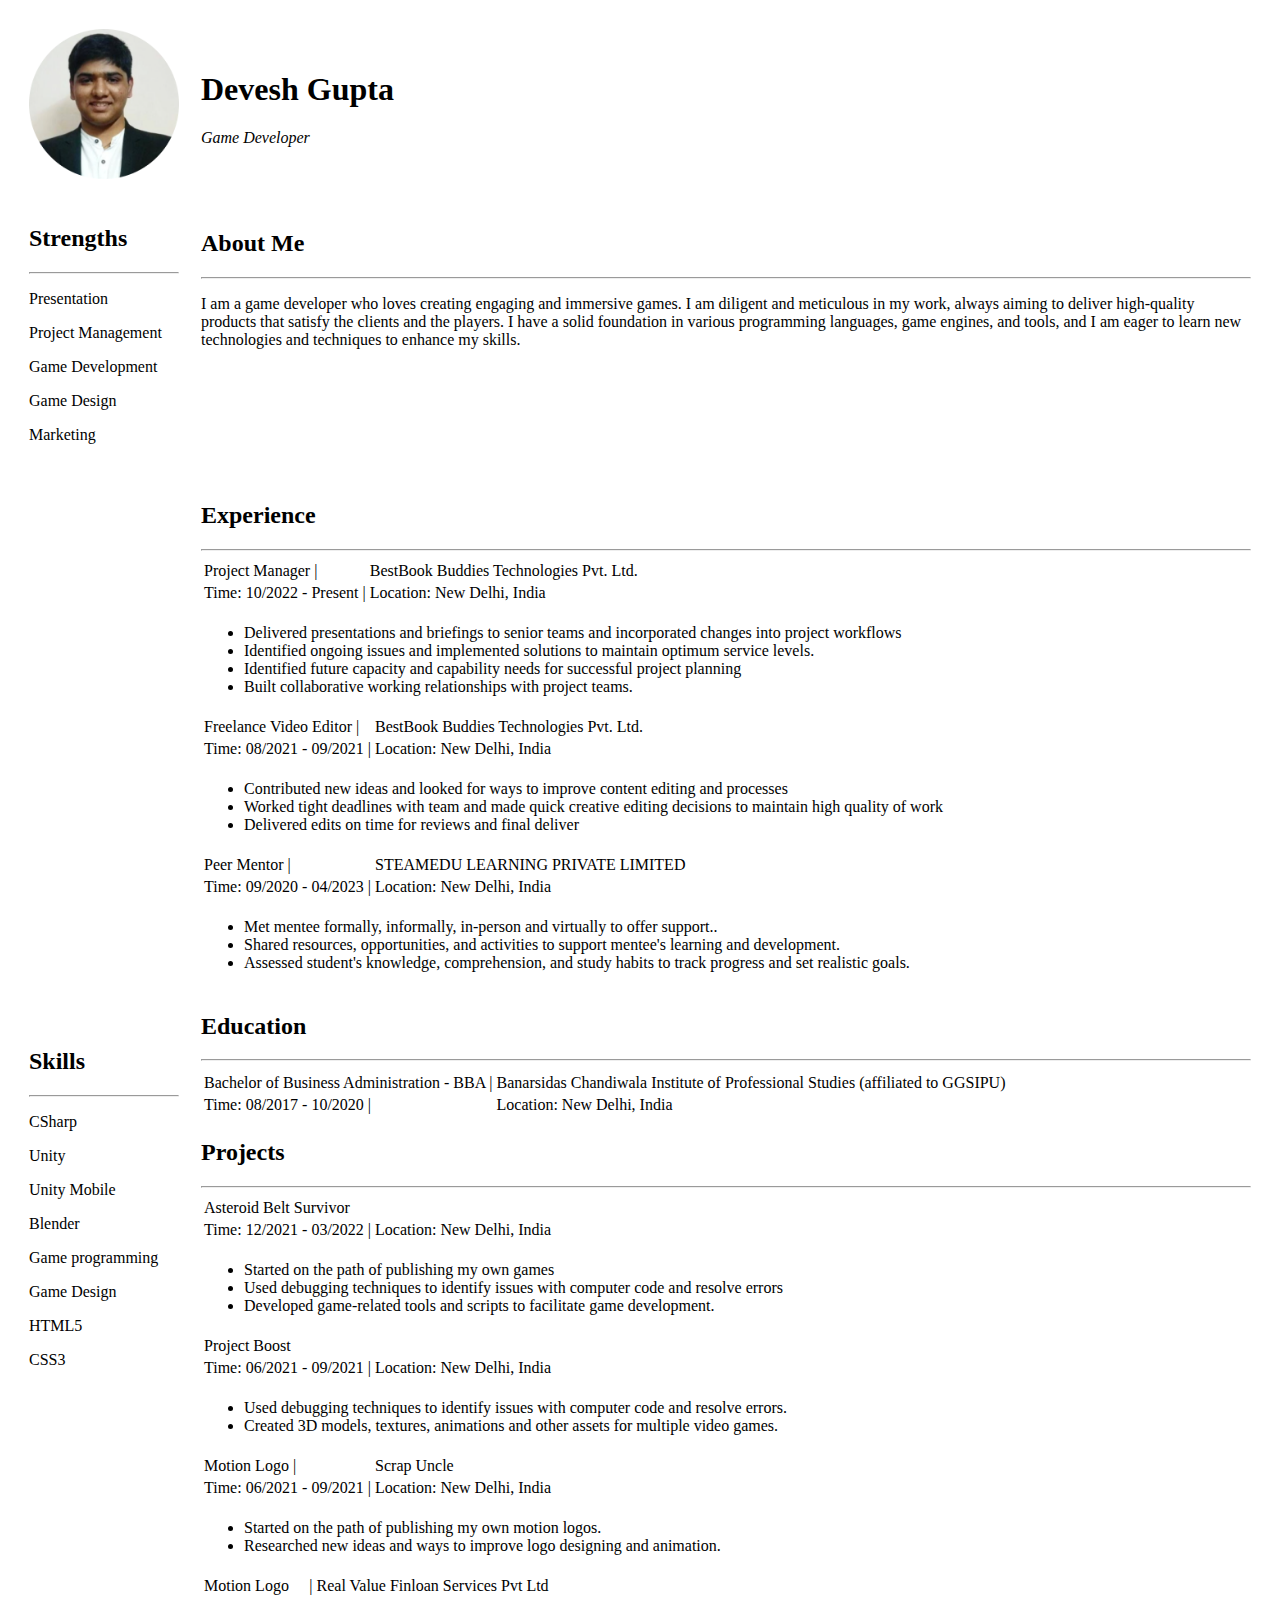
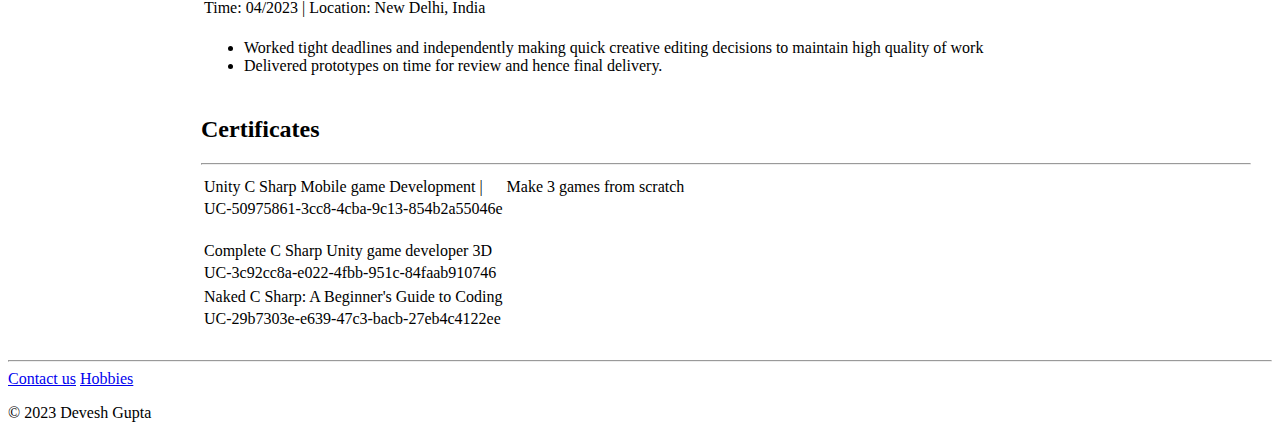
==== index.html @ 677af695 "Site Created and revised most things" ====
<!DOCTYPE html>
<html lang="en">
<head>
    <meta charset="UTF-8">
    <meta name="viewport" content="width=device-width, initial-scale=1.0">
    <title>My Resume</title>
</head>
<body>
    <table cellspacing="20">
        <tr>
            <td>
                <img src="Images/DeveshPic.png" alt="DeveshPic" width ="150" height = "150">
            </td>
            <td>
                <h1>Devesh Gupta</h1>
                <p><em> Game Developer</em></p>
            </td>
        </tr>
        <tr>
            <td>
                <h2>
                    Strengths
                </h2>
                <hr>
                <table>
                    <tr>
                <p>Presentation</p>
                <p>Project Management</p>
                <p>Game Development</p>
                <p>Game Design</p>
                <p>Marketing</p>
                    </tr>
                </table>
            </td>
            <td>
                <h2>
                    About Me
                </h2>
                <hr>
                <table>
                    <tr>
                <p>I am a game developer who loves creating engaging and immersive games. I
am diligent and meticulous in my work, always aiming to deliver high-quality
products that satisfy the clients and the players. I have a solid foundation in
various programming languages, game engines, and tools, and I am eager to
learn new technologies and techniques to enhance my skills.</p>
                <br>
                <br>
                <br>
                <br>
                <br>
                    </tr>
                </table>
        
        <tr>
            <td>
                <h2>
                    Skills
                </h2>
                <hr>
                <table>
                    <tr>
                <p>CSharp</p>
                <p>Unity</p>
                <p>Unity Mobile</p>
                <p>Blender</p>
                <p>Game programming</p>
                <p>Game Design</p>
                <p>HTML5</p>
                <p>CSS3</p>
                    </tr>
                </table>
            </td>

            <td>
                <h2>
                    Experience
                </h2>
                <hr>
                <table>
                <tr>
                    <td>Project Manager | </td>
                    <td>BestBook Buddies Technologies Pvt. Ltd.</td>
                </tr> 
                <tr>
                    <td>Time: 10/2022 - Present |   </td>
                    <td>Location:  New Delhi, India</td>
                </tr>
                </table>
                <table>
                <tr>
                    <td>
                        <ul>
                            <li>
                                Delivered presentations and briefings to senior teams and incorporated changes into
                                project workflows
                            </li>
                            <li>
                                Identified ongoing issues and implemented solutions to maintain optimum service
                                levels.
                            </li>
                            <li>
                                Identified future capacity and capability needs for successful project planning
                            </li>
                            <li>
                                Built collaborative working relationships with project teams.
                            </li>
                        </ul>
                    </td>
                </tr>
                </table>

                <table>
                <tr>
                    <td>Freelance Video Editor | </td>
                    <td>BestBook Buddies Technologies Pvt. Ltd.</td>
                </tr> 
                <tr>
                    <td>Time: 08/2021 - 09/2021 |   </td>
                    <td>Location:  New Delhi, India</td>
                </tr>
                </table>
                <table>
                <tr>
                    <td>
                        <ul>
                            <li>
                                Contributed new ideas and looked for ways to improve content editing and processes
                            </li>
                            <li>
                                Worked tight deadlines with team and made quick creative editing decisions to maintain high quality of work
                            </li>
                            <li>
                                Delivered edits on time for reviews and final deliver
                            </li>
                        </ul>
                    </td>
                </tr>
                </table>

                <table>
                <tr>
                    <td>Peer Mentor | </td>
                    <td>STEAMEDU LEARNING PRIVATE LIMITED</td>
                </tr> 
                <tr>
                    <td>Time: 09/2020 - 04/2023 |   </td>
                    <td>Location:  New Delhi, India</td>
                </tr>
                </table>
                <table>
                <tr>
                    <td>
                        <ul>
                            <li>
                                 Met mentee formally, informally, in-person and virtually to offer support..
                            </li>
                            <li>
                                Shared resources, opportunities, and activities to support mentee's learning and development.
                            </li>
                            <li>
                                Assessed student's knowledge, comprehension, and study habits to track progress
                                and set realistic goals.
                            </li>
                        </ul>
                    </td>
                </tr>
                
                <tr>
                    <table>
                        <tr>
                        <h2>
                            Education
                        </h2>
                        <hr>
                        </tr>    
                    <tr>
                    <td>Bachelor of Business Administration - BBA | </td>
                    <td>Banarsidas Chandiwala Institute of Professional Studies (affiliated to GGSIPU)</td>
                    </tr> 
                    <tr>
                    <td>Time: 08/2017 - 10/2020 |   </td>
                    <td>Location:  New Delhi, India</td>
                    </tr>
                    <tr>
                         <table>
                <tr>
                    <h2>
                        Projects
                    </h2>
                    <hr>
                    <td>Asteroid Belt Survivor </td>
                </tr> 
                <tr>
                    <td>Time: 12/2021 - 03/2022 |   </td>
                    <td>Location:  New Delhi, India</td>
                </tr>
                </table>
                <table>
                <tr>
                    <td>
                        <ul>
                            <li>
                                Started on the path of publishing my own games
                            </li>
                            <li>
                                Used debugging techniques to identify issues with computer code and resolve errors
                            </li>
                            <li>
                                Developed game-related tools and scripts to facilitate game development.
                            </li>
                        </ul>
                    </td>
                </tr>

                <table>
                <tr>
                <td>Project Boost </td>
                </tr> 
                <tr>
                    <td>Time: 06/2021 - 09/2021 |   </td>
                    <td>Location:  New Delhi, India</td>
                </tr>
                </table>
                <table>
                <tr>
                    <td>
                        <ul>
                            <li>
                                Used debugging techniques to identify issues with computer code and resolve errors.
                            </li>
                            <li>
                               Created 3D models, textures, animations and other assets for multiple video games.
                            </li>
                        </ul>
                    </td>
                </tr>
                </table>

                <table>
                <tr>
                <td>Motion Logo | </td>
                <td>Scrap Uncle</td>
                </tr> 
                <tr>
                    <td>Time: 06/2021 - 09/2021 |   </td>
                    <td>Location:  New Delhi, India</td>
                </tr>
                </table>
                <table>
                <tr>
                    <td>
                        <ul>
                            <li>
                                Started on the path of publishing my own motion logos.
                            </li>
                            <li>
                                Researched new ideas and ways to improve logo designing and animation.
                            </li>
                        </ul>
                    </td>
                </tr>
                </table>

                <table>
                <tr>
                <td>Motion Logo </td>
                <td>| Real Value Finloan Services Pvt Ltd</td>
                </tr> 
                <tr>
                    <td>Time: 04/2023 |   </td>
                    <td>Location:  New Delhi, India</td>
                </tr>
                </table>
                <table>
                <tr>
                    <td>
                        <ul>
                            <li>
                                Worked tight deadlines and independently making quick creative editing decisions to
                                maintain high quality of work
                            </li>
                            <li>
                                Delivered prototypes on time for review and hence final delivery.
                            </li>
                        </ul>
                    </td>
                </tr>
                <tr>
                    <table>
                        <tr>
                        <h2>
                            Certificates
                        </h2>
                        <hr>
                        </tr>    
                    <tr>
                    <td>Unity C Sharp Mobile game Development | </td>
                    <td>Make 3 games from scratch </td>
                    </tr> 
                    <tr>
                    <td> UC-50975861-3cc8-4cba-9c13-854b2a55046e</td>
                    </tr>
                    </table>
                    <br>

                    <table>
                    <tr>
                        <td>Complete C Sharp Unity game developer 3D</td>
                    </tr> 
                    <tr>
                        <td> UC-3c92cc8a-e022-4fbb-951c-84faab910746</td>
                    </tr>
                    </table>

                    <table>
                    <tr>
                        <td>Naked C Sharp: A Beginner's Guide to Coding </td>
                    </tr> 
                    <tr>
                        <td> UC-29b7303e-e639-47c3-bacb-27eb4c4122ee</td>
                    </tr>
                    </table>

                </table>

                    </tr>
                    </table>
                </tr>
                </table>
            </td>
        </tr>

    </table>
    <hr>
    <footer>
        <a href="Contact.html">Contact us</a>
        <a href="Hobbies.html">Hobbies</a>
        <p>© 2023 Devesh Gupta</p>
    </footer>
</body>
</html>
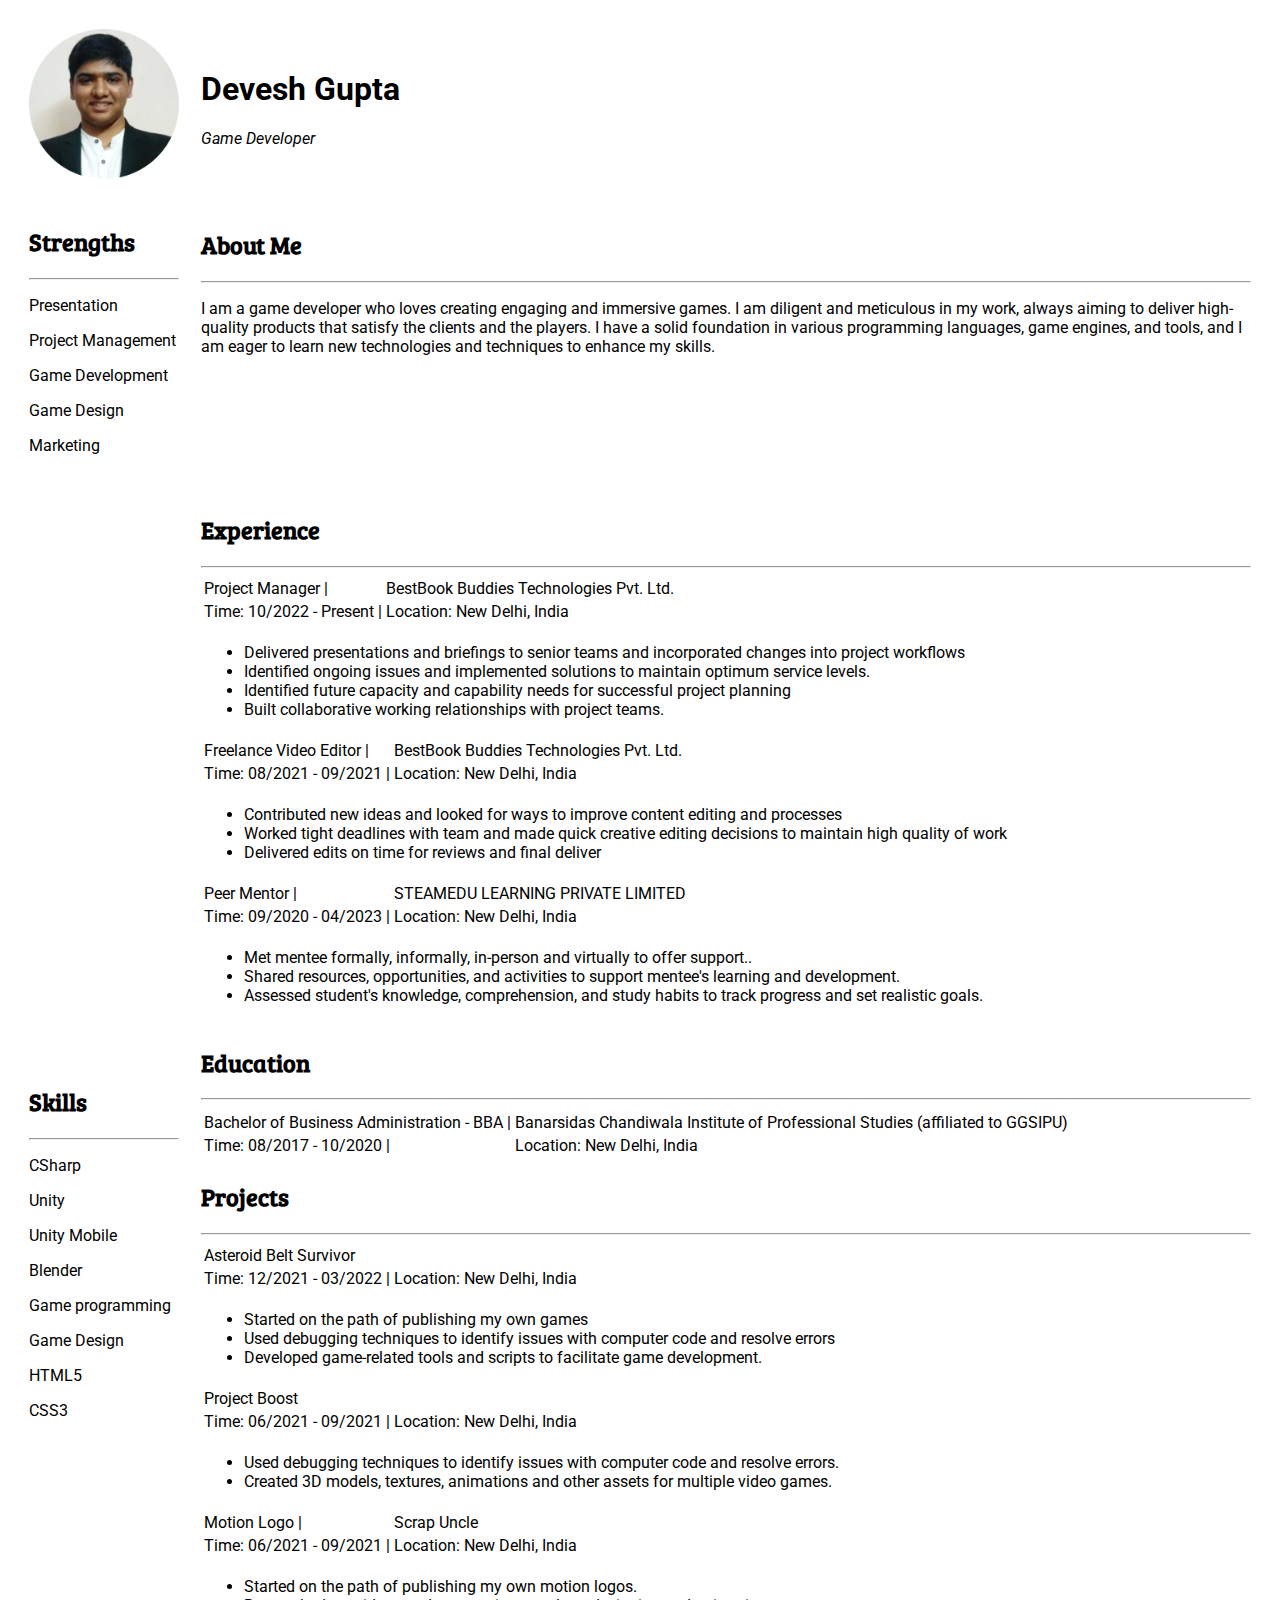
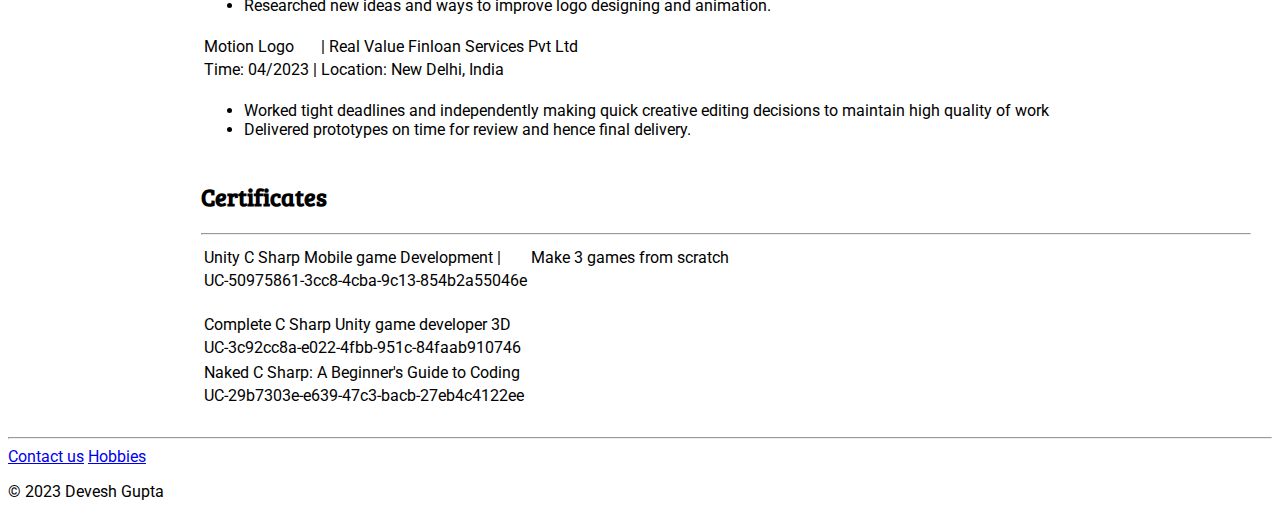
==== commit 470fe5a7: "Adding css" ====
--- a/index.html
+++ b/index.html
@@ -3,6 +3,10 @@
 <head>
     <meta charset="UTF-8">
     <meta name="viewport" content="width=device-width, initial-scale=1.0">
+    <link rel="preconnect" href="https://fonts.googleapis.com">
+    <link rel="preconnect" href="https://fonts.gstatic.com" crossorigin>
+    <link href="https://fonts.googleapis.com/css2?family=Bree+Serif&family=Roboto&display=swap" rel="stylesheet">
+    <link rel="stylesheet" href="./style.css">
     <title>My Resume</title>
 </head>
 <body>
--- a/style.css
+++ b/style.css
@@ -0,0 +1,8 @@
+body{
+    font-family: 'Roboto', sans-serif;
+
+}
+
+h2{
+    font-family: 'Bree Serif', serif;
+}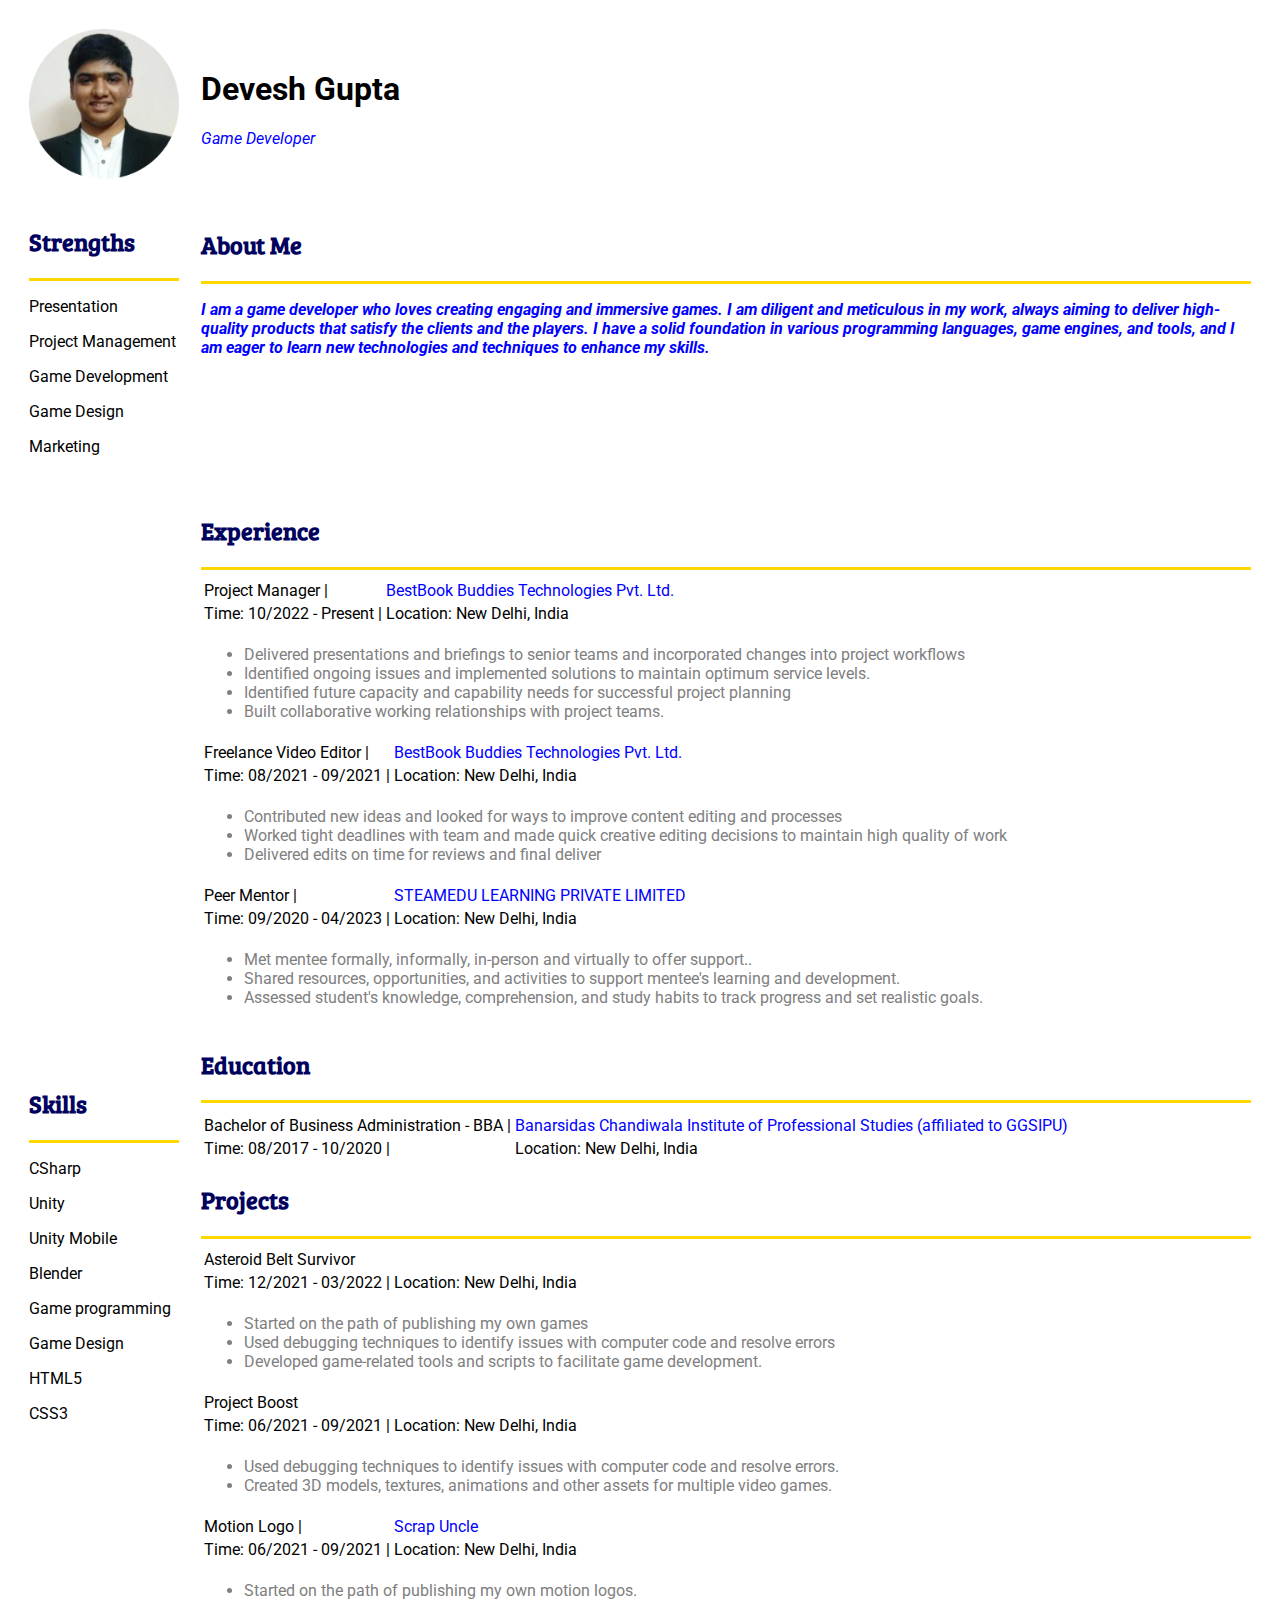
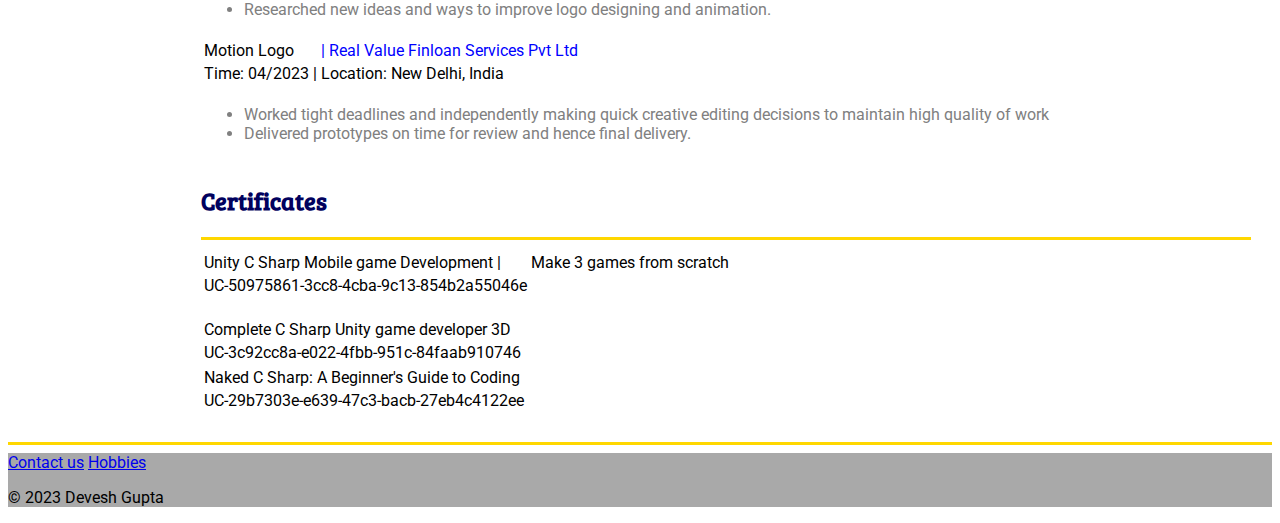
==== commit 79db8d12: "css" ====
--- a/index.html
+++ b/index.html
@@ -17,7 +17,7 @@
             </td>
             <td>
                 <h1>Devesh Gupta</h1>
-                <p><em> Game Developer</em></p>
+                <p class="post"><em> Game Developer</em></p>
             </td>
         </tr>
         <tr>
@@ -43,11 +43,11 @@
                 <hr>
                 <table>
                     <tr>
-                <p>I am a game developer who loves creating engaging and immersive games. I
+                <p class="about"><em><b>I am a game developer who loves creating engaging and immersive games. I
 am diligent and meticulous in my work, always aiming to deliver high-quality
 products that satisfy the clients and the players. I have a solid foundation in
 various programming languages, game engines, and tools, and I am eager to
-learn new technologies and techniques to enhance my skills.</p>
+learn new technologies and techniques to enhance my skills.</b></em></p>
                 <br>
                 <br>
                 <br>
@@ -84,7 +84,7 @@
                 <table>
                 <tr>
                     <td>Project Manager | </td>
-                    <td>BestBook Buddies Technologies Pvt. Ltd.</td>
+                    <td class="company">BestBook Buddies Technologies Pvt. Ltd.</td>
                 </tr> 
                 <tr>
                     <td>Time: 10/2022 - Present |   </td>
@@ -117,7 +117,7 @@
                 <table>
                 <tr>
                     <td>Freelance Video Editor | </td>
-                    <td>BestBook Buddies Technologies Pvt. Ltd.</td>
+                    <td class="company">BestBook Buddies Technologies Pvt. Ltd.</td>
                 </tr> 
                 <tr>
                     <td>Time: 08/2021 - 09/2021 |   </td>
@@ -145,7 +145,7 @@
                 <table>
                 <tr>
                     <td>Peer Mentor | </td>
-                    <td>STEAMEDU LEARNING PRIVATE LIMITED</td>
+                    <td class="company">STEAMEDU LEARNING PRIVATE LIMITED</td>
                 </tr> 
                 <tr>
                     <td>Time: 09/2020 - 04/2023 |   </td>
@@ -180,7 +180,7 @@
                         </tr>    
                     <tr>
                     <td>Bachelor of Business Administration - BBA | </td>
-                    <td>Banarsidas Chandiwala Institute of Professional Studies (affiliated to GGSIPU)</td>
+                    <td class="company">Banarsidas Chandiwala Institute of Professional Studies (affiliated to GGSIPU)</td>
                     </tr> 
                     <tr>
                     <td>Time: 08/2017 - 10/2020 |   </td>
@@ -244,7 +244,7 @@
                 <table>
                 <tr>
                 <td>Motion Logo | </td>
-                <td>Scrap Uncle</td>
+                <td class="company">Scrap Uncle</td>
                 </tr> 
                 <tr>
                     <td>Time: 06/2021 - 09/2021 |   </td>
@@ -269,7 +269,7 @@
                 <table>
                 <tr>
                 <td>Motion Logo </td>
-                <td>| Real Value Finloan Services Pvt Ltd</td>
+                <td class="company">| Real Value Finloan Services Pvt Ltd</td>
                 </tr> 
                 <tr>
                     <td>Time: 04/2023 |   </td>
--- a/style.css
+++ b/style.css
@@ -4,5 +4,36 @@
 }
 
 h2{
+    color: rgb(1, 1, 94);
     font-family: 'Bree Serif', serif;
+}
+
+hr{
+    background-color: gold;
+    border: none;
+    height: 3px;
+    margin: none;
+    padding: none;
+}
+
+.post{
+    color: blue;
+}
+
+.about{
+    color: blue;
+}
+
+.company{
+    color: blue;
+}
+
+li{
+    color: grey;
+}
+
+footer{
+    background-color: darkgrey;
+    margin: none;
+    padding: none;
 }